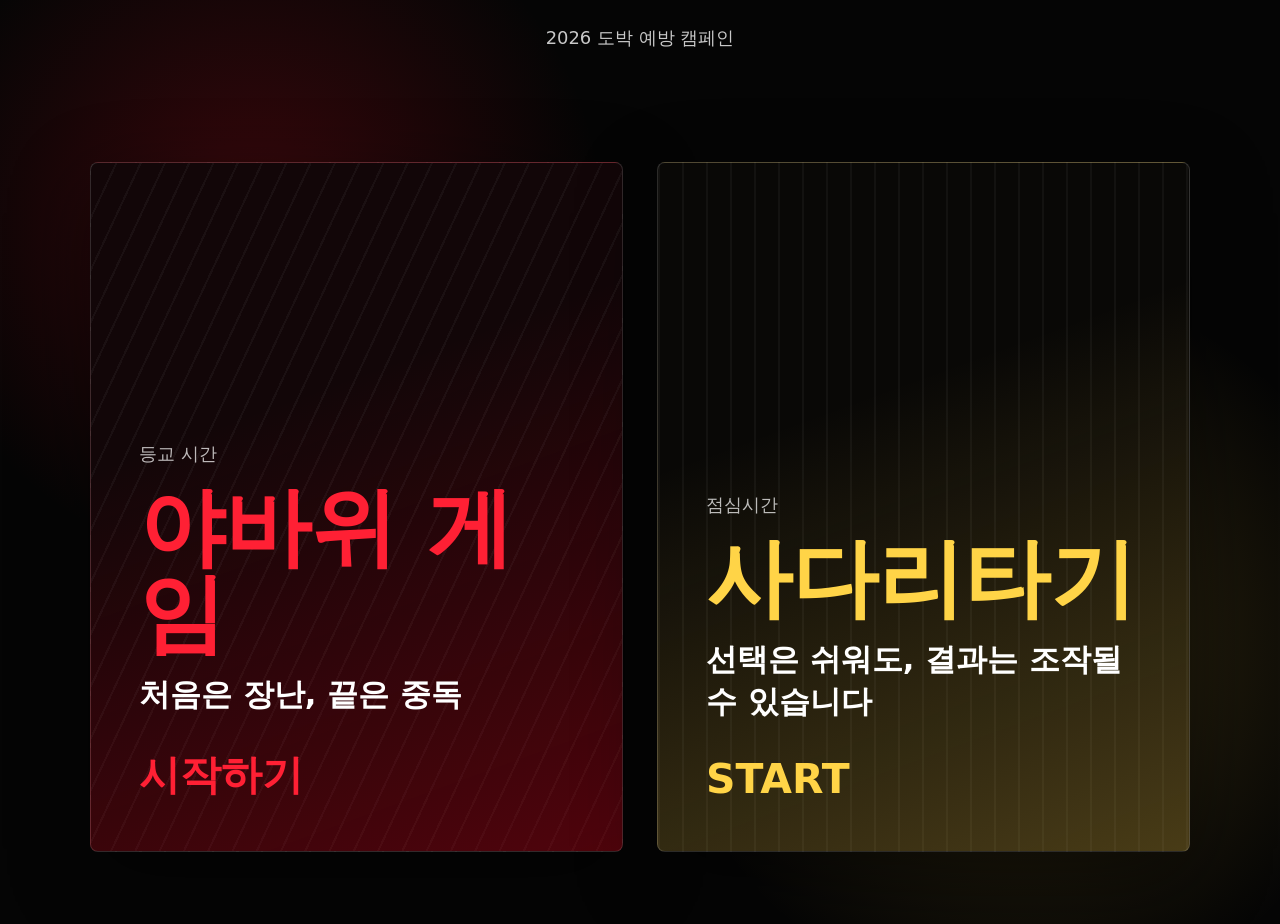
==== index.html @ ab298be5 "Add gambling prevention games" ====
<!doctype html>
<html lang="ko">
  <head>
    <meta charset="UTF-8" />
    <meta name="viewport" content="width=device-width, initial-scale=1.0" />
    <title>2026 도박 예방 캠페인</title>
    <link rel="stylesheet" href="styles.css" />
  </head>
  <body>
    <main class="app">
      <section class="screen home-screen active">
        <p class="campaign-label">2026 도박 예방 캠페인</p>
        <div class="home-grid">
          <a class="program-tile shell-tile" href="yabawi.html">
            <span class="tile-time">등교 시간</span>
            <span class="tile-title">야바위 게임</span>
            <span class="tile-copy">처음은 장난, 끝은 중독</span>
            <span class="tile-action">시작하기</span>
          </a>
          <a class="program-tile ladder-tile" href="ladder.html">
            <span class="tile-time">점심시간</span>
            <span class="tile-title">사다리타기</span>
            <span class="tile-copy">선택은 쉬워도, 결과는 조작될 수 있습니다</span>
            <span class="tile-action">START</span>
          </a>
        </div>
      </section>
    </main>
  </body>
</html>
---- styles.css ----
:root {
  color-scheme: dark;
  font-family: "Pretendard", "Apple SD Gothic Neo", "Noto Sans KR", system-ui, sans-serif;
  background: #050505;
  color: #fff;
}

* {
  box-sizing: border-box;
}

html,
body {
  width: 100%;
  min-height: 100%;
  margin: 0;
}

body {
  overflow-x: hidden;
  background: #050505;
}

button,
a {
  -webkit-tap-highlight-color: transparent;
}

button {
  font: inherit;
  cursor: pointer;
}

a {
  color: inherit;
  text-decoration: none;
}

.app,
.screen {
  min-height: 100vh;
}

.screen {
  display: none;
  position: relative;
  overflow: hidden;
}

.screen.active {
  display: block;
}

.campaign-label {
  position: absolute;
  top: clamp(16px, 2vw, 26px);
  left: 50%;
  z-index: 5;
  margin: 0;
  transform: translateX(-50%);
  color: rgba(255, 255, 255, 0.78);
  font-size: clamp(13px, 1.4vw, 18px);
  font-weight: 300;
  letter-spacing: 0;
  white-space: nowrap;
}

.home-screen {
  padding: clamp(28px, 6vw, 72px);
  background:
    radial-gradient(circle at 20% 24%, rgba(207, 15, 30, 0.26), transparent 28%),
    radial-gradient(circle at 80% 70%, rgba(233, 188, 56, 0.2), transparent 30%),
    #050505;
}

.home-grid {
  display: grid;
  grid-template-columns: repeat(2, minmax(0, 1fr));
  gap: clamp(18px, 3vw, 34px);
  width: min(1100px, 100%);
  min-height: calc(100vh - 120px);
  margin: 0 auto;
  padding-top: clamp(54px, 8vw, 90px);
}

.program-tile {
  display: flex;
  min-height: 520px;
  flex-direction: column;
  align-items: flex-start;
  justify-content: flex-end;
  border: 1px solid rgba(255, 255, 255, 0.14);
  border-radius: 8px;
  padding: clamp(24px, 4vw, 48px);
  text-align: left;
  box-shadow: 0 24px 80px rgba(0, 0, 0, 0.42);
}

.shell-tile {
  background:
    linear-gradient(160deg, transparent 35%, rgba(210, 0, 20, 0.32)),
    repeating-linear-gradient(115deg, rgba(255, 255, 255, 0.04) 0 2px, transparent 2px 22px),
    #120608;
}

.ladder-tile {
  background:
    linear-gradient(160deg, transparent 35%, rgba(235, 192, 66, 0.28)),
    repeating-linear-gradient(90deg, rgba(255, 255, 255, 0.04) 0 2px, transparent 2px 24px),
    #090806;
}

.tile-time {
  color: rgba(255, 255, 255, 0.72);
  font-size: 18px;
}

.tile-title {
  margin-top: 18px;
  color: #ff2034;
  font-size: clamp(42px, 7vw, 86px);
  font-weight: 900;
  line-height: 1;
}

.ladder-tile .tile-title,
.ladder-tile .tile-action {
  color: #ffd447;
}

.tile-copy {
  margin-top: 18px;
  font-size: clamp(20px, 2.4vw, 31px);
  font-weight: 700;
}

.tile-action {
  margin-top: 32px;
  color: #ff2034;
  font-size: clamp(26px, 3.2vw, 42px);
  font-weight: 900;
}

.layout {
  display: grid;
  grid-template-columns: 7fr 3fr;
  min-height: 100vh;
}

.app.game-running .layout {
  grid-template-columns: 1fr;
}

.app.game-running .guide-panel {
  display: none;
}

.stage {
  position: relative;
  min-width: 0;
  min-height: 100vh;
}

.guide-panel {
  display: flex;
  position: relative;
  min-width: 0;
  min-height: 100vh;
  flex-direction: column;
  justify-content: center;
  padding: clamp(22px, 3vw, 44px);
  border-left: 1px solid rgba(255, 255, 255, 0.12);
}

.guide-panel h2 {
  margin: 28px 0 14px;
  font-size: clamp(30px, 4vw, 54px);
  line-height: 1.02;
}

.guide-panel p {
  margin: 0;
  color: rgba(255, 255, 255, 0.86);
  font-size: clamp(17px, 1.9vw, 24px);
  line-height: 1.45;
}

.guide-panel strong {
  margin-top: 28px;
  color: #ff2034;
  font-size: clamp(20px, 2vw, 30px);
}

.shell-theme {
  background:
    radial-gradient(circle at 14% 85%, rgba(88, 0, 8, 0.9), transparent 32%),
    radial-gradient(circle at 84% 18%, rgba(148, 0, 13, 0.56), transparent 31%),
    #050505;
}

.ladder-theme {
  background:
    radial-gradient(circle at 35% 20%, rgba(231, 176, 44, 0.2), transparent 28%),
    radial-gradient(circle at 80% 88%, rgba(255, 214, 77, 0.18), transparent 30%),
    #040403;
}

.shell-view,
.ladder-view {
  display: none;
  min-height: 100vh;
}

.shell-view.active,
.ladder-view.active {
  display: flex;
}

.shell-cover,
.ladder-cover,
.shell-pick,
.shell-shuffle,
.ladder-play,
.warning-view {
  position: relative;
  align-items: center;
  justify-content: center;
  padding: clamp(24px, 5vw, 70px);
}

.ladder-cover {
  flex-direction: column;
  text-align: center;
}

.cover-content {
  position: relative;
  z-index: 2;
  text-align: center;
}

.shell-cover h1,
.ladder-cover h1 {
  margin: 18px 0 0;
  font-size: clamp(58px, 9vw, 132px);
  font-weight: 950;
  line-height: 0.98;
}

.shell-cover h1 {
  color: #ff2034;
  text-shadow: 0 0 22px rgba(255, 24, 48, 0.48);
}

.ladder-cover h1 {
  color: #ffd447;
  text-shadow: 0 0 18px rgba(255, 212, 71, 0.72), 0 0 54px rgba(255, 212, 71, 0.36);
  white-space: nowrap;
}

.shell-cover p,
.ladder-cover p {
  margin: 22px 0 0;
  font-size: clamp(24px, 3vw, 44px);
  font-weight: 800;
  max-width: min(760px, 92vw);
  line-height: 1.24;
}

.primary-action {
  min-width: min(360px, 100%);
  margin-top: 34px;
  border-radius: 8px;
  padding: 16px 30px;
  background: transparent;
  font-size: clamp(26px, 3.3vw, 48px);
  font-weight: 950;
}

.red-action {
  border: 2px solid #ff2034;
  color: #ff2034;
  box-shadow: 0 0 24px rgba(255, 32, 52, 0.25);
}

.gold-action {
  border: 3px solid #ffd447;
  color: #ffd447;
  box-shadow: 0 0 28px rgba(255, 212, 71, 0.3);
}

.gold-action:disabled {
  opacity: 0.38;
  cursor: not-allowed;
  box-shadow: none;
}

.casino-deck {
  display: grid;
  position: absolute;
  gap: 18px;
  opacity: 0.68;
}

.left-deck {
  left: 5%;
  top: 22%;
  transform: rotate(-14deg);
}

.right-deck {
  right: 5%;
  bottom: 16%;
  transform: rotate(16deg);
}

.casino-deck span {
  display: grid;
  width: clamp(56px, 7vw, 90px);
  aspect-ratio: 0.72;
  place-items: center;
  border: 1px solid rgba(255, 255, 255, 0.22);
  border-radius: 7px;
  background: linear-gradient(145deg, #1b1b1b, #060606);
  color: #ff2034;
  font-size: clamp(22px, 3vw, 38px);
  font-weight: 900;
  box-shadow: 0 0 32px rgba(255, 0, 24, 0.18);
}

.cover-cups,
.cup-row,
.number-row,
.ladder-top,
.result-row {
  display: flex;
  align-items: center;
  justify-content: center;
}

.cover-cups,
.cup-row {
  gap: clamp(18px, 5vw, 52px);
}

.cup-choice {
  display: grid;
  position: relative;
  width: clamp(110px, 16vw, 190px);
  aspect-ratio: 1;
  place-items: center;
  border: 0;
  background: transparent;
  transition: transform 260ms ease;
}

.cup-choice .cup {
  position: relative;
  z-index: 2;
  transition: transform 520ms ease;
}

.shell-ball {
  position: absolute;
  left: 50%;
  bottom: 18%;
  z-index: 1;
  width: clamp(34px, 5vw, 54px);
  aspect-ratio: 1;
  border-radius: 50%;
  background: radial-gradient(circle at 32% 26%, #fff, #bfc2c8 30%, #5a5f6a 72%, #20242c);
  box-shadow: 0 0 28px rgba(255, 255, 255, 0.25);
  opacity: 0;
  transform: translateX(-50%);
}

.cup-choice.reveal-reward .shell-ball {
  opacity: 1;
}

.cup-choice.reveal-reward .cup {
  transform: translateY(-72%);
}

.cup-choice.selected-cup {
  transform: translateY(-8px);
}

.cup {
  display: block;
  width: clamp(80px, 12vw, 142px);
  height: clamp(92px, 13vw, 158px);
  border-radius: 18px 18px 38px 38px;
  background:
    linear-gradient(90deg, rgba(255, 255, 255, 0.2), transparent 28% 72%, rgba(0, 0, 0, 0.28)),
    linear-gradient(#ff3041, #9d000c);
  box-shadow: inset 0 -12px 20px rgba(0, 0, 0, 0.34), 0 16px 34px rgba(0, 0, 0, 0.5);
  clip-path: polygon(12% 0, 88% 0, 100% 100%, 0 100%);
}

.cup.small {
  width: clamp(62px, 8vw, 95px);
  height: clamp(70px, 9vw, 108px);
}

.cup.tiny {
  width: 68px;
  height: 78px;
}

.shell-pick,
.shell-shuffle {
  flex-direction: column;
}

.shell-pick h2,
.shell-shuffle h2 {
  margin: 0 0 clamp(34px, 7vw, 82px);
  font-size: clamp(32px, 5vw, 72px);
  text-align: center;
}

.shuffle-board {
  position: relative;
  width: min(720px, 86vw);
  height: min(330px, 42vw);
  min-height: 220px;
}

.metal-ball {
  position: absolute;
  left: 50%;
  bottom: 58px;
  z-index: 1;
  width: clamp(34px, 5vw, 54px);
  aspect-ratio: 1;
  border-radius: 50%;
  background: radial-gradient(circle at 32% 26%, #fff, #bfc2c8 30%, #5a5f6a 72%, #20242c);
  transform: translateX(-50%);
  opacity: 0;
  transition: opacity 0.25s ease;
  box-shadow: 0 0 28px rgba(255, 255, 255, 0.22);
}

.moving-cup {
  position: absolute;
  bottom: 18px;
  z-index: 2;
  width: clamp(96px, 16vw, 154px);
  height: clamp(112px, 18vw, 176px);
  border-radius: 18px 18px 40px 40px;
  background:
    linear-gradient(90deg, rgba(255, 255, 255, 0.2), transparent 30% 70%, rgba(0, 0, 0, 0.28)),
    linear-gradient(#ff3041, #8f000a);
  clip-path: polygon(12% 0, 88% 0, 100% 100%, 0 100%);
  box-shadow: 0 18px 40px rgba(0, 0, 0, 0.5);
  transition: transform 0.7s ease, left 0.7s ease, right 0.7s ease;
}

.cup-a {
  left: 6%;
}

.cup-b {
  left: 50%;
  transform: translateX(-50%);
}

.cup-c {
  right: 6%;
}

.shell-shuffle.reveal-ball .metal-ball,
.shell-shuffle.cover-ball .metal-ball {
  opacity: 1;
}

.shell-shuffle.reveal-ball .cup-b {
  transform: translate(-50%, -128px);
}

.shell-shuffle.is-shuffling .cup-a {
  animation: cupA 1.2s ease-in-out infinite alternate;
}

.shell-shuffle.is-shuffling .cup-b {
  animation: cupB 1s ease-in-out infinite alternate;
}

.shell-shuffle.is-shuffling .cup-c {
  animation: cupC 1.1s ease-in-out infinite alternate;
}

@keyframes cupA {
  to {
    left: 42%;
  }
}

@keyframes cupB {
  to {
    left: 22%;
  }
}

@keyframes cupC {
  to {
    right: 38%;
  }
}

.shell-guide {
  background: rgba(40, 0, 5, 0.46);
}

.guide-visual {
  display: flex;
  gap: 12px;
  align-items: flex-end;
}

.ladder-guide {
  background: rgba(44, 34, 5, 0.36);
}

.guide-ladder {
  position: relative;
  width: min(230px, 100%);
  height: 180px;
}

.guide-ladder::before,
.guide-ladder::after,
.guide-ladder span {
  content: "";
  position: absolute;
  background: #ffd447;
  box-shadow: 0 0 18px rgba(255, 212, 71, 0.55);
}

.guide-ladder::before,
.guide-ladder::after {
  top: 0;
  width: 7px;
  height: 100%;
}

.guide-ladder::before {
  left: 20px;
}

.guide-ladder::after {
  right: 20px;
}

.guide-ladder span {
  left: 20px;
  width: calc(100% - 40px);
  height: 7px;
}

.guide-ladder span:nth-child(1) {
  top: 38px;
}

.guide-ladder span:nth-child(2) {
  top: 88px;
}

.guide-ladder span:nth-child(3) {
  top: 138px;
}

.gold-dust {
  position: absolute;
  inset: 15% 15% auto;
  height: 200px;
  pointer-events: none;
  background:
    radial-gradient(circle at 12% 40%, rgba(255, 236, 151, 0.9) 0 2px, transparent 3px),
    radial-gradient(circle at 36% 18%, rgba(255, 212, 71, 0.8) 0 3px, transparent 4px),
    radial-gradient(circle at 62% 44%, rgba(255, 244, 190, 0.9) 0 2px, transparent 3px),
    radial-gradient(circle at 80% 22%, rgba(255, 212, 71, 0.85) 0 3px, transparent 4px),
    linear-gradient(90deg, transparent, rgba(255, 212, 71, 0.15), transparent);
  filter: blur(0.2px);
}

.number-row {
  gap: clamp(10px, 1.5vw, 18px);
  margin-top: 34px;
}

.number-choice,
.ladder-top span,
.result-row span {
  display: grid;
  place-items: center;
  border: 1px solid rgba(255, 212, 71, 0.8);
  border-radius: 8px;
  color: rgba(255, 255, 255, 0.98);
  font-weight: 850;
}

.number-choice {
  width: clamp(48px, 7vw, 78px);
  aspect-ratio: 1;
  background: rgba(255, 255, 255, 0.02);
  font-size: clamp(22px, 3vw, 38px);
}

.number-choice.selected {
  background: #ffd400;
  color: #050505;
  border-color: #ffd400;
}

.ladder-play {
  flex-direction: column;
  gap: clamp(12px, 2vw, 22px);
}

.ladder-top,
.result-row {
  width: min(660px, 92%);
  gap: clamp(8px, 1.4vw, 16px);
}

.ladder-top span,
.result-row span {
  flex: 1;
  min-height: 48px;
  font-size: clamp(19px, 2.5vw, 32px);
}

.ladder-top span.active {
  background: #ff263d;
  border-color: #ff263d;
  color: #fff;
  box-shadow: 0 0 18px rgba(255, 38, 61, 0.75);
}

.result-row span {
  min-height: 58px;
  color: #fff0a3;
}

.result-row span.active {
  background: rgba(255, 38, 61, 0.16);
  border-color: #ff263d;
  color: #ff263d;
  box-shadow: 0 0 18px rgba(255, 38, 61, 0.6);
}

.result-row span.rigged {
  animation: riggedResult 0.24s linear 4;
}

.ladder-board {
  width: min(660px, 92%);
}

.ladder-board svg {
  display: block;
  width: 100%;
  height: auto;
  overflow: visible;
}

.ladder-lines path {
  fill: none;
  stroke: #ffe27a;
  stroke-width: 8;
  stroke-linecap: round;
  filter: drop-shadow(0 0 8px rgba(255, 212, 71, 0.75));
}

.ladder-lines path.active {
  stroke: #ff263d;
  filter: drop-shadow(0 0 12px rgba(255, 38, 61, 0.9));
}

.ladder-lines .rigged-bar {
  opacity: 0;
  visibility: hidden;
  stroke: #ffe27a;
  stroke-width: 8;
  filter: drop-shadow(0 0 8px rgba(255, 212, 71, 0.75));
}

.ladder-lines .rigged-bar.active {
  opacity: 1;
  visibility: visible;
}

.ladder-trace {
  fill: none;
  stroke: #ff263d;
  stroke-width: 11;
  stroke-linecap: round;
  stroke-dasharray: 1;
  stroke-dashoffset: 1;
  opacity: 0;
  filter: drop-shadow(0 0 12px rgba(255, 38, 61, 0.95));
}

.ladder-trace.play {
  opacity: 1;
}

.rigged-trace {
  opacity: 0;
}

.trace-dot {
  fill: #ff263d;
  filter: drop-shadow(0 0 12px rgba(255, 38, 61, 1));
}

@keyframes riggedResult {
  50% {
    transform: scale(1.08);
    background: rgba(255, 38, 61, 0.32);
  }
}

.warning-view {
  min-height: 100vh;
  flex-direction: column;
  background: #ffd51e;
  color: #050505;
  text-align: center;
}

.warning-sign {
  position: relative;
  display: grid;
  width: clamp(86px, 12vw, 140px);
  aspect-ratio: 1.12;
  place-items: center;
  margin-bottom: clamp(18px, 3vw, 34px);
  color: #050505;
  font-size: clamp(48px, 7vw, 82px);
  font-weight: 950;
  clip-path: polygon(50% 0, 100% 92%, 0 92%);
  background: #050505;
}

.warning-sign::before {
  content: "";
  position: absolute;
  inset: 8px;
  z-index: -1;
  clip-path: polygon(50% 0, 100% 92%, 0 92%);
  background: #ffe672;
}

.warning-view h2 {
  margin: 0;
  color: #e50016;
  font-size: clamp(70px, 12vw, 170px);
  font-weight: 1000;
  line-height: 0.95;
}

.warning-view p {
  margin: 24px 0 0;
  font-size: clamp(26px, 4vw, 58px);
  font-weight: 900;
}

.warning-view strong {
  position: absolute;
  left: 50%;
  bottom: clamp(28px, 4vw, 48px);
  transform: translateX(-50%);
  font-size: clamp(20px, 2.6vw, 38px);
  white-space: nowrap;
}

.dark-action {
  margin-top: 34px;
  border: 2px solid #050505;
  border-radius: 8px;
  padding: 12px 24px;
  background: transparent;
  color: #050505;
  font-size: 20px;
  font-weight: 900;
}

@media (max-width: 820px) {
  .home-grid,
  .layout {
    grid-template-columns: 1fr;
  }

  .program-tile {
    min-height: 360px;
  }

  .guide-panel {
    min-height: auto;
    border-left: 0;
    border-top: 1px solid rgba(255, 255, 255, 0.12);
  }

  .stage,
  .shell-view,
  .ladder-view {
    min-height: 76vh;
  }

  .casino-deck {
    display: none;
  }

  .warning-view strong {
    position: static;
    margin-top: 28px;
    transform: none;
  }
}
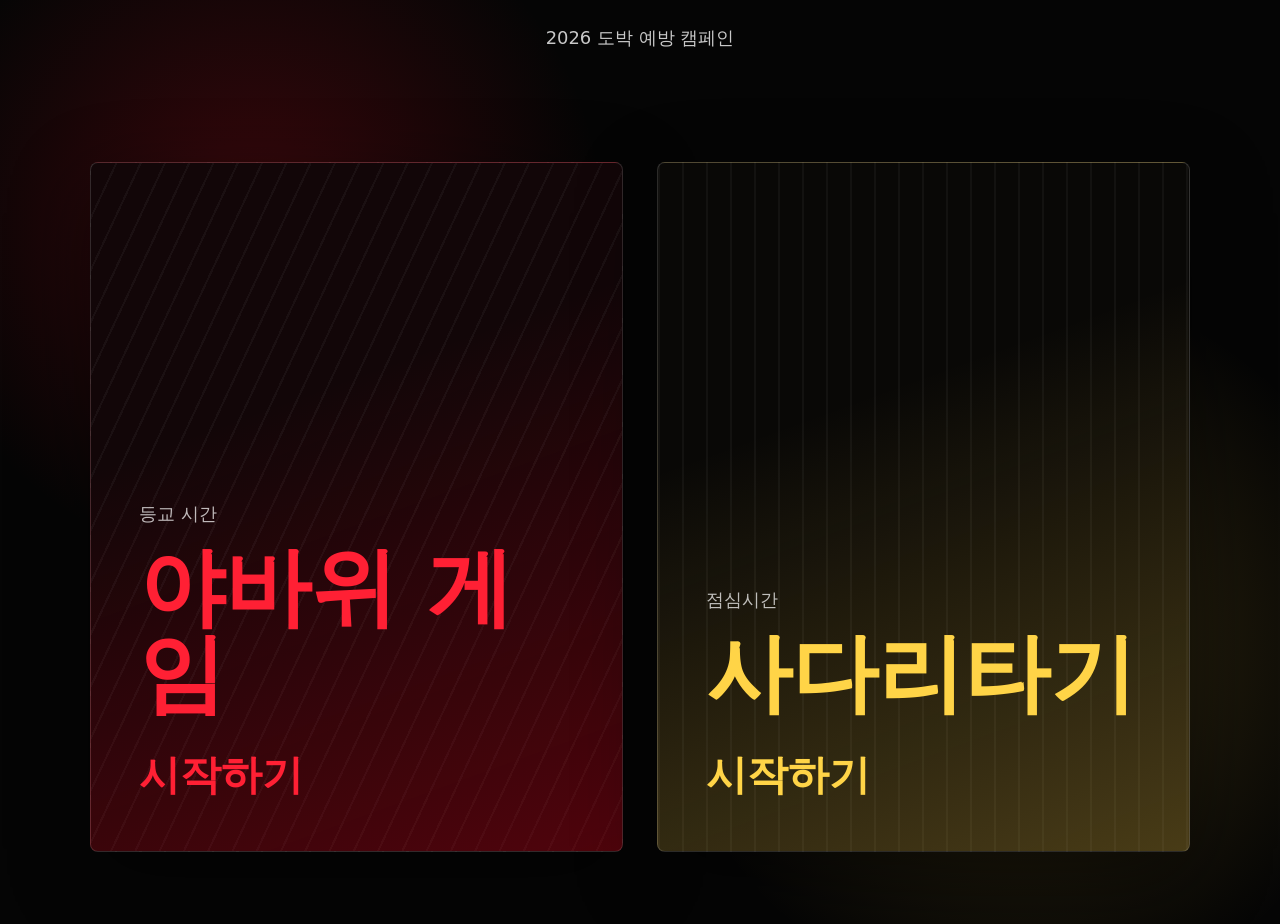
==== commit 610202b5: "Update game interactions" ====
--- a/index.html
+++ b/index.html
@@ -14,14 +14,12 @@
           <a class="program-tile shell-tile" href="yabawi.html">
             <span class="tile-time">등교 시간</span>
             <span class="tile-title">야바위 게임</span>
-            <span class="tile-copy">처음은 장난, 끝은 중독</span>
             <span class="tile-action">시작하기</span>
           </a>
           <a class="program-tile ladder-tile" href="ladder.html">
             <span class="tile-time">점심시간</span>
             <span class="tile-title">사다리타기</span>
-            <span class="tile-copy">선택은 쉬워도, 결과는 조작될 수 있습니다</span>
-            <span class="tile-action">START</span>
+            <span class="tile-action">시작하기</span>
           </a>
         </div>
       </section>
